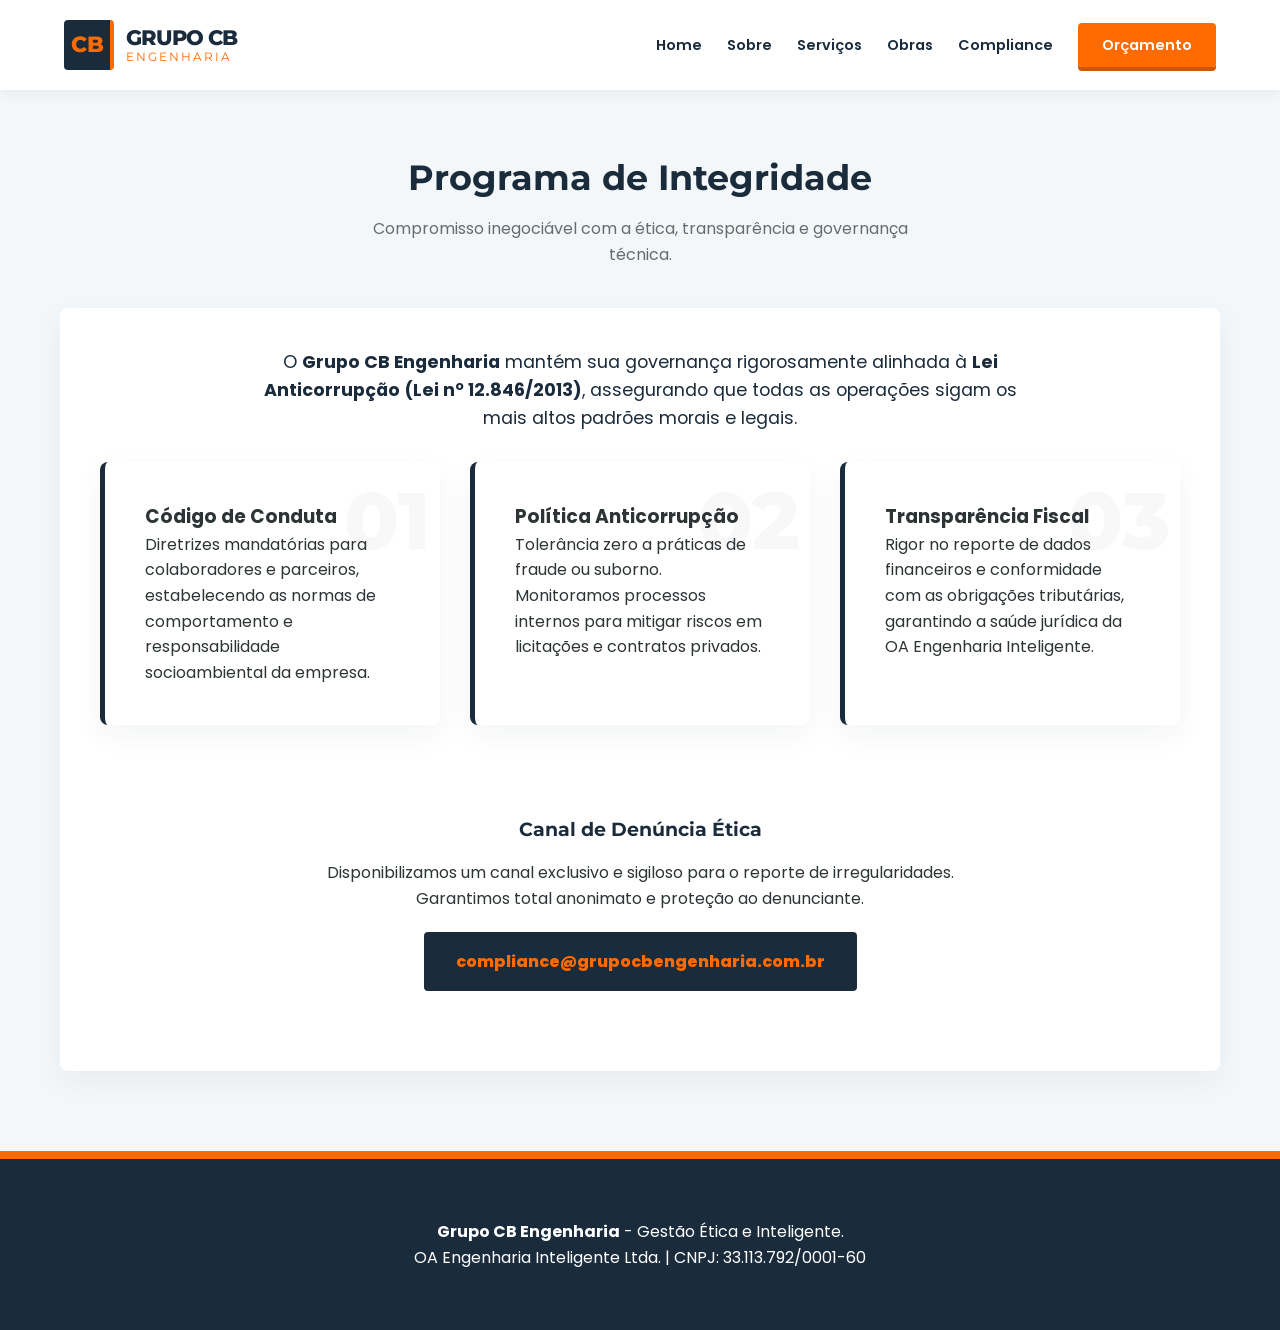
==== compliance.html @ 11208052 "Add files via upload" ====
<!DOCTYPE html>
<html lang="pt-br">
<head>
    <meta charset="UTF-8">
    <meta name="viewport" content="width=device-width, initial-scale=1.0">
    <title>Compliance | Grupo CB Engenharia</title>
    <link rel="stylesheet" href="style.css">
</head>
<body>

<header>
    <nav>
        <a href="index.html" class="logo">
            <div class="logo-box">CB</div>
            <div class="logo-text">GRUPO CB<span>ENGENHARIA</span></div>
        </a>
        <div class="hamburger" onclick="toggleMenu()">
            <span></span><span></span><span></span>
        </div>
        <ul class="nav-links" id="menu">
            <li><a href="index.html">Home</a></li>
            <li><a href="sobre.html">Sobre</a></li>
            <li><a href="servicos.html">Serviços</a></li>
            <li><a href="obras.html">Obras</a></li>
            <li><a href="compliance.html">Compliance</a></li>
            <li><a href="contato.html" class="cta-nav">Orçamento</a></li>
        </ul>
    </nav>
</header>

<section>
    <h2>Programa de Integridade</h2>
    <p class="section-subtitle">Compromisso inegociável com a ética, transparência e governança técnica.</p>

    <div class="info-box">
        <p style="font-size: 1.1rem; color: var(--primary); margin-bottom: 30px; text-align: center; max-width: 800px; margin-left: auto; margin-right: auto;">
            O <strong>Grupo CB Engenharia</strong> mantém sua governança rigorosamente alinhada à <strong>Lei Anticorrupção (Lei nº 12.846/2013)</strong>, assegurando que todas as operações sigam os mais altos padrões morais e legais.
        </p>

        <div class="grid-servicos">
            <div class="card-servico">
                <div class="servico-number">01</div>
                <h3>Código de Conduta</h3>
                <p>Diretrizes mandatórias para colaboradores e parceiros, estabelecendo as normas de comportamento e responsabilidade socioambiental da empresa.</p>
            </div>

            <div class="card-servico">
                <div class="servico-number">02</div>
                <h3>Política Anticorrupção</h3>
                <p>Tolerância zero a práticas de fraude ou suborno. Monitoramos processos internos para mitigar riscos em licitações e contratos privados.</p>
            </div>

            <div class="card-servico">
                <div class="servico-number">03</div>
                <h3>Transparência Fiscal</h3>
                <p>Rigor no reporte de dados financeiros e conformidade com as obrigações tributárias, garantindo a saúde jurídica da OA Engenharia Inteligente.</p>
            </div>
        </div>

        <div class="tech-info" style="margin-top: 50px; padding: 40px; text-align: center;">
            <h3 style="color: var(--primary); font-family: Montserrat; margin-bottom: 15px;">Canal de Denúncia Ética</h3>
            <p style="max-width: 700px; margin: 0 auto 20px;">
                Disponibilizamos um canal exclusivo e sigiloso para o reporte de irregularidades. Garantimos total anonimato e proteção ao denunciante.
            </p>
            <a href="mailto:compliance@grupocbengenharia.com.br" 
               style="display: inline-block; background: var(--primary); color: var(--secondary); padding: 15px 30px; border-radius: 4px; text-decoration: none; font-weight: 800; border: 2px solid var(--primary); transition: var(--transition);">
                compliance@grupocbengenharia.com.br
            </a>
        </div>
    </div>
</section>

<footer>
    <div class="footer-content">
        <p><strong>Grupo CB Engenharia</strong> - Gestão Ética e Inteligente.</p>
        <p>OA Engenharia Inteligente Ltda. | CNPJ: 33.113.792/0001-60</p>
    </div>
</footer>

<script>
    function toggleMenu() {
        document.getElementById('menu').classList.toggle('active');
    }
</script>

</body>
</html>
---- style.css ----
/* style.css - Grupo CB Engenharia */

/* 1. Importação de Fontes */
@import url('https://fonts.googleapis.com/css2?family=Montserrat:wght@700;800&family=Poppins:wght@300;400;600&display=swap');

/* 2. Variáveis de Cor e Estilo */
:root {
    --primary: #1A2B3C;
    --secondary: #FF6B00;
    --bg-light: #F4F7F9;
    --white: #FFFFFF;
    --text-dark: #2D3436;
    --text-muted: #636E72;
    --shadow: 0 10px 30px rgba(26, 43, 60, 0.05);
    --transition: all 0.3s ease;
}

/* 3. Reset e Estilos Base */
* { 
    margin: 0; 
    padding: 0; 
    box-sizing: border-box; 
}

body {
    font-family: 'Poppins', sans-serif;
    background-color: var(--bg-light);
    color: var(--text-dark);
    line-height: 1.6;
    overflow-x: hidden;
}

/* 4. Header & Navegação */
header {
    background: var(--white);
    box-shadow: 0 4px 12px rgba(0,0,0,0.05);
    position: sticky;
    top: 0;
    z-index: 1000;
}

nav {
    display: flex;
    justify-content: space-between;
    align-items: center;
    padding: 0 5%;
    height: 90px;
    max-width: 1300px;
    margin: 0 auto;
}

/* Logo Corporativa */
.logo {
    display: flex;
    align-items: center;
    gap: 12px;
    font-family: 'Montserrat', sans-serif;
    text-transform: uppercase;
    text-decoration: none;
}

.logo-box {
    background: var(--primary);
    color: var(--secondary);
    width: 50px;
    height: 50px;
    display: flex;
    align-items: center;
    justify-content: center;
    font-size: 1.4rem;
    font-weight: 800;
    border-radius: 4px;
    border-right: 4px solid var(--secondary);
}

.logo-text {
    line-height: 1.1;
    color: var(--primary);
    font-weight: 800;
    font-size: 1.3rem;
    letter-spacing: -1px;
}

.logo-text span {
    display: block;
    font-size: 0.75rem;
    font-weight: 400;
    letter-spacing: 2px;
    color: var(--secondary);
}

/* Menu */
.nav-links {
    display: flex;
    list-style: none;
    gap: 25px;
    align-items: center;
}

.nav-links a {
    text-decoration: none;
    color: var(--primary);
    font-weight: 600;
    font-size: 0.9rem;
    transition: var(--transition);
    position: relative;
}

.nav-links a:not(.cta-nav)::after {
    content: '';
    position: absolute;
    width: 0;
    height: 2px;
    bottom: -5px;
    left: 0;
    background-color: var(--secondary);
    transition: var(--transition);
}

.nav-links a:hover { color: var(--secondary); }
.nav-links a:hover::after { width: 100%; }

.cta-nav {
    background: var(--secondary);
    color: var(--white) !important;
    padding: 12px 24px;
    border-radius: 4px;
    font-weight: 600;
    box-shadow: 0 4px 0 #d35400;
}

/* 5. Seções e Estrutura */
section {
    max-width: 1200px;
    margin: 60px auto;
    padding: 0 20px;
}

h2 {
    font-family: 'Montserrat', sans-serif;
    font-weight: 700;
    font-size: 2.2rem;
    color: var(--primary);
    text-align: center;
    margin-bottom: 10px;
}

.section-subtitle {
    text-align: center;
    color: var(--text-muted);
    max-width: 600px;
    margin: 0 auto 40px;
    font-size: 1rem;
}

/* 6. GRID DE OBRAS (ESTILO QUADRADINHO) */
.obras-container {
    display: grid;
    grid-template-columns: repeat(auto-fill, minmax(220px, 1fr));
    gap: 20px;
}

.card-obra {
    background: var(--white);
    border-radius: 12px;
    overflow: hidden;
    box-shadow: var(--shadow);
    transition: var(--transition);
    border: 1px solid #eee;
}

.card-obra:hover {
    transform: translateY(-5px);
    border-color: var(--secondary);
}

.card-obra img {
    width: 100%;
    aspect-ratio: 1 / 1;
    object-fit: cover;
    display: block;
}

.card-obra-content {
    padding: 15px;
    text-align: center;
}

.card-obra-content h3 {
    font-size: 0.95rem;
    color: var(--primary);
    font-family: 'Montserrat', sans-serif;
    margin-bottom: 5px;
}

.card-obra-content p {
    font-size: 0.8rem;
    color: var(--text-muted);
}

/* 7. GRID DE SERVIÇOS (ESTILO CORPORATIVO) */
.grid-servicos {
    display: grid;
    grid-template-columns: repeat(auto-fit, minmax(300px, 1fr));
    gap: 30px;
}

.card-servico {
    background: var(--white);
    padding: 40px;
    border-radius: 8px;
    box-shadow: var(--shadow);
    transition: var(--transition);
    border-left: 5px solid var(--primary);
    position: relative;
    overflow: hidden;
}

.card-servico:hover {
    border-left-color: var(--secondary);
    transform: translateX(5px);
}

.servico-number {
    font-family: 'Montserrat', sans-serif;
    font-size: 5rem;
    font-weight: 800;
    color: rgba(26, 43, 60, 0.03);
    position: absolute;
    top: -5px;
    right: 10px;
    z-index: 1;
}

/* 8. Formulário e Outros */
.info-box {
    background: var(--white);
    padding: 40px;
    border-radius: 8px;
    box-shadow: var(--shadow);
}

form {
    display: flex;
    flex-direction: column;
    gap: 15px;
}

input, textarea {
    padding: 15px;
    border: 1px solid #ddd;
    border-radius: 4px;
    font-family: inherit;
}

button.submit {
    background: var(--primary);
    color: var(--white);
    border: none;
    padding: 15px;
    border-radius: 4px;
    cursor: pointer;
    font-weight: 600;
    transition: var(--transition);
}

button.submit:hover { background: var(--secondary); }

/* 9. Footer */
footer {
    background: var(--primary);
    color: var(--white);
    padding: 60px 20px;
    text-align: center;
    margin-top: 80px;
    border-top: 8px solid var(--secondary);
}

/* 10. Responsividade */
.hamburger { display: none; cursor: pointer; flex-direction: column; gap: 6px; }
.hamburger span { width: 30px; height: 3px; background: var(--primary); border-radius: 2px; }

@media (max-width: 992px) {
    .hamburger { display: flex; }
    .nav-links {
        display: none;
        flex-direction: column;
        position: absolute;
        top: 90px;
        left: 0;
        width: 100%;
        background: var(--white);
        padding: 40px;
        box-shadow: 0 10px 20px rgba(0,0,0,0.1);
        z-index: 100;
    }
    .nav-links.active { display: flex; }
}

/* Scroll lateral apenas em telas muito pequenas (celulares) */
@media (max-width: 600px) {
    .obras-container {
        display: flex;
        overflow-x: auto;
        scroll-snap-type: x mandatory;
        padding-bottom: 20px;
        gap: 15px;
    }
    .card-obra {
        min-width: 200px;
        scroll-snap-align: start;
    }
    /* Estilização da barrinha de scroll */
    .obras-container::-webkit-scrollbar { height: 4px; }
    .obras-container::-webkit-scrollbar-thumb { background: var(--secondary); border-radius: 10px; }
}
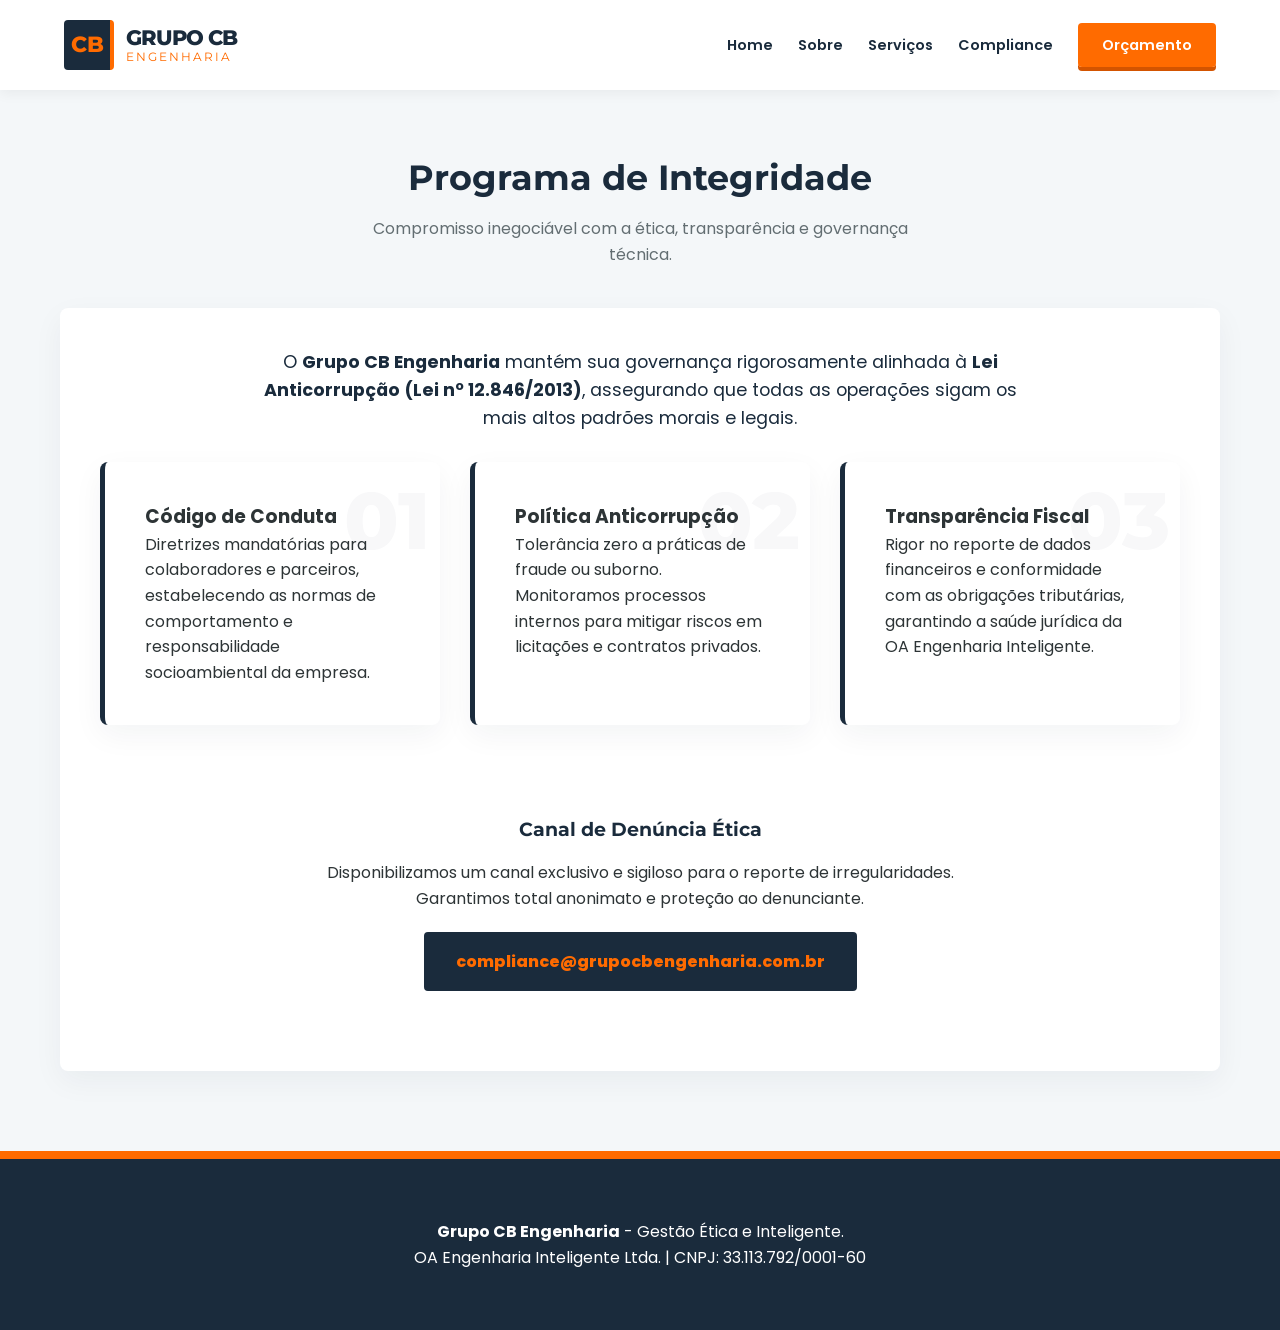
==== commit 5ab2764a: "Create compliance.html" ====
--- a/compliance.html
+++ b/compliance.html
@@ -1,87 +1,86 @@
-<!DOCTYPE html>
-<html lang="pt-br">
-<head>
-    <meta charset="UTF-8">
-    <meta name="viewport" content="width=device-width, initial-scale=1.0">
-    <title>Compliance | Grupo CB Engenharia</title>
-    <link rel="stylesheet" href="style.css">
-</head>
-<body>
-
-<header>
-    <nav>
-        <a href="index.html" class="logo">
-            <div class="logo-box">CB</div>
-            <div class="logo-text">GRUPO CB<span>ENGENHARIA</span></div>
-        </a>
-        <div class="hamburger" onclick="toggleMenu()">
-            <span></span><span></span><span></span>
-        </div>
-        <ul class="nav-links" id="menu">
-            <li><a href="index.html">Home</a></li>
-            <li><a href="sobre.html">Sobre</a></li>
-            <li><a href="servicos.html">Serviços</a></li>
-            <li><a href="obras.html">Obras</a></li>
-            <li><a href="compliance.html">Compliance</a></li>
-            <li><a href="contato.html" class="cta-nav">Orçamento</a></li>
-        </ul>
-    </nav>
-</header>
-
-<section>
-    <h2>Programa de Integridade</h2>
-    <p class="section-subtitle">Compromisso inegociável com a ética, transparência e governança técnica.</p>
-
-    <div class="info-box">
-        <p style="font-size: 1.1rem; color: var(--primary); margin-bottom: 30px; text-align: center; max-width: 800px; margin-left: auto; margin-right: auto;">
-            O <strong>Grupo CB Engenharia</strong> mantém sua governança rigorosamente alinhada à <strong>Lei Anticorrupção (Lei nº 12.846/2013)</strong>, assegurando que todas as operações sigam os mais altos padrões morais e legais.
-        </p>
-
-        <div class="grid-servicos">
-            <div class="card-servico">
-                <div class="servico-number">01</div>
-                <h3>Código de Conduta</h3>
-                <p>Diretrizes mandatórias para colaboradores e parceiros, estabelecendo as normas de comportamento e responsabilidade socioambiental da empresa.</p>
-            </div>
-
-            <div class="card-servico">
-                <div class="servico-number">02</div>
-                <h3>Política Anticorrupção</h3>
-                <p>Tolerância zero a práticas de fraude ou suborno. Monitoramos processos internos para mitigar riscos em licitações e contratos privados.</p>
-            </div>
-
-            <div class="card-servico">
-                <div class="servico-number">03</div>
-                <h3>Transparência Fiscal</h3>
-                <p>Rigor no reporte de dados financeiros e conformidade com as obrigações tributárias, garantindo a saúde jurídica da OA Engenharia Inteligente.</p>
-            </div>
-        </div>
-
-        <div class="tech-info" style="margin-top: 50px; padding: 40px; text-align: center;">
-            <h3 style="color: var(--primary); font-family: Montserrat; margin-bottom: 15px;">Canal de Denúncia Ética</h3>
-            <p style="max-width: 700px; margin: 0 auto 20px;">
-                Disponibilizamos um canal exclusivo e sigiloso para o reporte de irregularidades. Garantimos total anonimato e proteção ao denunciante.
-            </p>
-            <a href="mailto:compliance@grupocbengenharia.com.br" 
-               style="display: inline-block; background: var(--primary); color: var(--secondary); padding: 15px 30px; border-radius: 4px; text-decoration: none; font-weight: 800; border: 2px solid var(--primary); transition: var(--transition);">
-                compliance@grupocbengenharia.com.br
-            </a>
-        </div>
-    </div>
-</section>
-
-<footer>
-    <div class="footer-content">
-        <p><strong>Grupo CB Engenharia</strong> - Gestão Ética e Inteligente.</p>
-        <p>OA Engenharia Inteligente Ltda. | CNPJ: 33.113.792/0001-60</p>
-    </div>
-</footer>
-
-<script>
-    function toggleMenu() {
-        document.getElementById('menu').classList.toggle('active');
-    }
-</script>
-
-</body>
-</html>+<!DOCTYPE html>
+<html lang="pt-br">
+<head>
+    <meta charset="UTF-8">
+    <meta name="viewport" content="width=device-width, initial-scale=1.0">
+    <title>Compliance | Grupo CB Engenharia</title>
+    <link rel="stylesheet" href="css/style.css">
+</head>
+<body>
+
+<header>
+    <nav>
+        <a href="index.html" class="logo">
+            <div class="logo-box">CB</div>
+            <div class="logo-text">GRUPO CB<span>ENGENHARIA</span></div>
+        </a>
+        <div class="hamburger" onclick="toggleMenu()">
+            <span></span><span></span><span></span>
+        </div>
+        <ul class="nav-links" id="menu">
+            <li><a href="index.html">Home</a></li>
+            <li><a href="sobre.html">Sobre</a></li>
+            <li><a href="servicos.html">Serviços</a></li>
+            <li><a href="compliance.html">Compliance</a></li>
+            <li><a href="contato.html" class="cta-nav">Orçamento</a></li>
+        </ul>
+    </nav>
+</header>
+
+<section>
+    <h2>Programa de Integridade</h2>
+    <p class="section-subtitle">Compromisso inegociável com a ética, transparência e governança técnica.</p>
+
+    <div class="info-box">
+        <p style="font-size: 1.1rem; color: var(--primary); margin-bottom: 30px; text-align: center; max-width: 800px; margin-left: auto; margin-right: auto;">
+            O <strong>Grupo CB Engenharia</strong> mantém sua governança rigorosamente alinhada à <strong>Lei Anticorrupção (Lei nº 12.846/2013)</strong>, assegurando que todas as operações sigam os mais altos padrões morais e legais.
+        </p>
+
+        <div class="grid-servicos">
+            <div class="card-servico">
+                <div class="servico-number">01</div>
+                <h3>Código de Conduta</h3>
+                <p>Diretrizes mandatórias para colaboradores e parceiros, estabelecendo as normas de comportamento e responsabilidade socioambiental da empresa.</p>
+            </div>
+
+            <div class="card-servico">
+                <div class="servico-number">02</div>
+                <h3>Política Anticorrupção</h3>
+                <p>Tolerância zero a práticas de fraude ou suborno. Monitoramos processos internos para mitigar riscos em licitações e contratos privados.</p>
+            </div>
+
+            <div class="card-servico">
+                <div class="servico-number">03</div>
+                <h3>Transparência Fiscal</h3>
+                <p>Rigor no reporte de dados financeiros e conformidade com as obrigações tributárias, garantindo a saúde jurídica da OA Engenharia Inteligente.</p>
+            </div>
+        </div>
+
+        <div class="tech-info" style="margin-top: 50px; padding: 40px; text-align: center;">
+            <h3 style="color: var(--primary); font-family: Montserrat; margin-bottom: 15px;">Canal de Denúncia Ética</h3>
+            <p style="max-width: 700px; margin: 0 auto 20px;">
+                Disponibilizamos um canal exclusivo e sigiloso para o reporte de irregularidades. Garantimos total anonimato e proteção ao denunciante.
+            </p>
+            <a href="mailto:compliance@grupocbengenharia.com.br" 
+               style="display: inline-block; background: var(--primary); color: var(--secondary); padding: 15px 30px; border-radius: 4px; text-decoration: none; font-weight: 800; border: 2px solid var(--primary); transition: var(--transition);">
+                compliance@grupocbengenharia.com.br
+            </a>
+        </div>
+    </div>
+</section>
+
+<footer>
+    <div class="footer-content">
+        <p><strong>Grupo CB Engenharia</strong> - Gestão Ética e Inteligente.</p>
+        <p>OA Engenharia Inteligente Ltda. | CNPJ: 33.113.792/0001-60</p>
+    </div>
+</footer>
+
+<script>
+    function toggleMenu() {
+        document.getElementById('menu').classList.toggle('active');
+    }
+</script>
+
+</body>
+</html>
--- a/css/style.css
+++ b/css/style.css
@@ -0,0 +1,596 @@
+/* style.css - Grupo CB Engenharia */
+
+/* 1. Importação de Fontes */
+@import url('https://fonts.googleapis.com/css2?family=Montserrat:wght@700;800&family=Poppins:wght@300;400;600&display=swap');
+
+/* 2. Variáveis de Cor e Estilo */
+:root {
+    --primary: #1A2B3C;
+    --secondary: #FF6B00;
+    --bg-light: #F4F7F9;
+    --white: #FFFFFF;
+    --text-dark: #2D3436;
+    --text-muted: #636E72;
+    --shadow: 0 10px 30px rgba(26, 43, 60, 0.05);
+    --transition: all 0.3s ease;
+}
+
+/* 3. Reset e Estilos Base */
+* { 
+    margin: 0; 
+    padding: 0; 
+    box-sizing: border-box; 
+}
+
+body {
+    font-family: 'Poppins', sans-serif;
+    background-color: var(--bg-light);
+    color: var(--text-dark);
+    line-height: 1.6;
+    overflow-x: hidden;
+}
+
+/* 4. Header & Navegação */
+header {
+    background: var(--white);
+    box-shadow: 0 4px 12px rgba(0,0,0,0.05);
+    position: sticky;
+    top: 0;
+    z-index: 1000;
+}
+
+nav {
+    display: flex;
+    justify-content: space-between;
+    align-items: center;
+    padding: 0 5%;
+    height: 90px;
+    max-width: 1300px;
+    margin: 0 auto;
+}
+
+/* Logo Corporativa */
+.logo {
+    display: flex;
+    align-items: center;
+    gap: 12px;
+    font-family: 'Montserrat', sans-serif;
+    text-transform: uppercase;
+    text-decoration: none;
+}
+
+.logo-box {
+    background: var(--primary);
+    color: var(--secondary);
+    width: 50px;
+    height: 50px;
+    display: flex;
+    align-items: center;
+    justify-content: center;
+    font-size: 1.4rem;
+    font-weight: 800;
+    border-radius: 4px;
+    border-right: 4px solid var(--secondary);
+}
+
+.logo-text {
+    line-height: 1.1;
+    color: var(--primary);
+    font-weight: 800;
+    font-size: 1.3rem;
+    letter-spacing: -1px;
+}
+
+.logo-text span {
+    display: block;
+    font-size: 0.75rem;
+    font-weight: 400;
+    letter-spacing: 2px;
+    color: var(--secondary);
+}
+
+/* Menu */
+.nav-links {
+    display: flex;
+    list-style: none;
+    gap: 25px;
+    align-items: center;
+}
+
+.nav-links a {
+    text-decoration: none;
+    color: var(--primary);
+    font-weight: 600;
+    font-size: 0.9rem;
+    transition: var(--transition);
+    position: relative;
+}
+
+.nav-links a:not(.cta-nav)::after {
+    content: '';
+    position: absolute;
+    width: 0;
+    height: 2px;
+    bottom: -5px;
+    left: 0;
+    background-color: var(--secondary);
+    transition: var(--transition);
+}
+
+.nav-links a:hover { color: var(--secondary); }
+.nav-links a:hover::after { width: 100%; }
+
+.cta-nav {
+    background: var(--secondary);
+    color: var(--white) !important;
+    padding: 12px 24px;
+    border-radius: 4px;
+    font-weight: 600;
+    box-shadow: 0 4px 0 #d35400;
+}
+
+/* 5. Seções e Estrutura */
+section {
+    max-width: 1200px;
+    margin: 60px auto;
+    padding: 0 20px;
+}
+
+h2 {
+    font-family: 'Montserrat', sans-serif;
+    font-weight: 700;
+    font-size: 2.2rem;
+    color: var(--primary);
+    text-align: center;
+    margin-bottom: 10px;
+}
+
+.section-subtitle {
+    text-align: center;
+    color: var(--text-muted);
+    max-width: 600px;
+    margin: 0 auto 40px;
+    font-size: 1rem;
+}
+
+/* 6. GRID DE OBRAS (ESTILO QUADRADINHO) */
+.obras-container {
+    display: grid;
+    grid-template-columns: repeat(auto-fill, minmax(220px, 1fr));
+    gap: 20px;
+}
+
+.card-obra {
+    background: var(--white);
+    border-radius: 12px;
+    overflow: hidden;
+    box-shadow: var(--shadow);
+    transition: var(--transition);
+    border: 1px solid #eee;
+}
+
+.card-obra:hover {
+    transform: translateY(-5px);
+    border-color: var(--secondary);
+}
+
+.card-obra img {
+    width: 100%;
+    aspect-ratio: 1 / 1;
+    object-fit: cover;
+    display: block;
+}
+
+.card-obra-content {
+    padding: 15px;
+    text-align: center;
+}
+
+.card-obra-content h3 {
+    font-size: 0.95rem;
+    color: var(--primary);
+    font-family: 'Montserrat', sans-serif;
+    margin-bottom: 5px;
+}
+
+.card-obra-content p {
+    font-size: 0.8rem;
+    color: var(--text-muted);
+}
+
+/* 7. GRID DE SERVIÇOS (ESTILO CORPORATIVO) */
+.grid-servicos {
+    display: grid;
+    grid-template-columns: repeat(auto-fit, minmax(300px, 1fr));
+    gap: 30px;
+}
+
+.card-servico {
+    background: var(--white);
+    padding: 40px;
+    border-radius: 8px;
+    box-shadow: var(--shadow);
+    transition: var(--transition);
+    border-left: 5px solid var(--primary);
+    position: relative;
+    overflow: hidden;
+}
+
+.card-servico:hover {
+    border-left-color: var(--secondary);
+    transform: translateX(5px);
+}
+
+.servico-number {
+    font-family: 'Montserrat', sans-serif;
+    font-size: 5rem;
+    font-weight: 800;
+    color: rgba(26, 43, 60, 0.03);
+    position: absolute;
+    top: -5px;
+    right: 10px;
+    z-index: 1;
+}
+
+/* 8. Formulário e Outros */
+.info-box {
+    background: var(--white);
+    padding: 40px;
+    border-radius: 8px;
+    box-shadow: var(--shadow);
+}
+
+form {
+    display: flex;
+    flex-direction: column;
+    gap: 15px;
+}
+
+input, textarea {
+    padding: 15px;
+    border: 1px solid #ddd;
+    border-radius: 4px;
+    font-family: inherit;
+}
+
+button.submit {
+    background: var(--primary);
+    color: var(--white);
+    border: none;
+    padding: 15px;
+    border-radius: 4px;
+    cursor: pointer;
+    font-weight: 600;
+    transition: var(--transition);
+}
+
+button.submit:hover { background: var(--secondary); }
+
+/* 9. Footer */
+footer {
+    background: var(--primary);
+    color: var(--white);
+    padding: 60px 20px;
+    text-align: center;
+    margin-top: 80px;
+    border-top: 8px solid var(--secondary);
+}
+
+/* 10. Responsividade */
+.hamburger { display: none; cursor: pointer; flex-direction: column; gap: 6px; }
+.hamburger span { width: 30px; height: 3px; background: var(--primary); border-radius: 2px; }
+
+@media (max-width: 992px) {
+    .hamburger { display: flex; }
+    .nav-links {
+        display: none;
+        flex-direction: column;
+        position: absolute;
+        top: 90px;
+        left: 0;
+        width: 100%;
+        background: var(--white);
+        padding: 40px;
+        box-shadow: 0 10px 20px rgba(0,0,0,0.1);
+        z-index: 100;
+    }
+    .nav-links.active { display: flex; }
+}
+
+/* Scroll lateral apenas em telas muito pequenas (celulares) */
+@media (max-width: 600px) {
+    .obras-container {
+        display: flex;
+        overflow-x: auto;
+        scroll-snap-type: x mandatory;
+        padding-bottom: 20px;
+        gap: 15px;
+    }
+    .card-obra {
+        min-width: 200px;
+        scroll-snap-align: start;
+    }
+    /* Estilização da barrinha de scroll */
+    .obras-container::-webkit-scrollbar { height: 4px; }
+    .obras-container::-webkit-scrollbar-thumb { background: var(--secondary); border-radius: 10px; }
+}
+
+
+/* 11. BANNER RESPONSIVO */
+.banner {
+    position: relative;
+    width: 100%;
+    height: 500px;
+    overflow: hidden;
+    margin-top: -90px;
+    padding-top: 90px;
+}
+
+.banner img {
+    width: 100%;
+    height: 100%;
+    object-fit: cover;
+    display: block;
+}
+
+.banner-overlay {
+    position: absolute;
+    top: 0;
+    left: 0;
+    width: 100%;
+    height: 100%;
+    background: rgba(26, 43, 60, 0.5);
+    display: flex;
+    flex-direction: column;
+    justify-content: center;
+    align-items: center;
+    text-align: center;
+    color: var(--white);
+    z-index: 10;
+}
+
+.banner-overlay h1 {
+    font-family: 'Montserrat', sans-serif;
+    font-size: 3.5rem;
+    font-weight: 800;
+    margin-bottom: 15px;
+    text-shadow: 2px 2px 8px rgba(0, 0, 0, 0.3);
+}
+
+.banner-overlay p {
+    font-size: 1.3rem;
+    font-weight: 300;
+    text-shadow: 1px 1px 4px rgba(0, 0, 0, 0.3);
+}
+
+
+/* 11. BANNER RESPONSIVO */
+.banner {
+    position: relative;
+    width: 100%;
+    height: 400px;
+    overflow: hidden;
+}
+
+.banner img {
+    width: 100%;
+    height: 100%;
+    object-fit: cover;
+    display: block;
+}
+
+.banner-overlay {
+    position: absolute;
+    top: 0;
+    left: 0;
+    width: 100%;
+    height: 100%;
+    background: rgba(26, 43, 60, 0.45);
+    display: flex;
+    flex-direction: column;
+    justify-content: center;
+    align-items: center;
+    text-align: center;
+    color: var(--white);
+    z-index: 10;
+}
+
+.banner-overlay h1 {
+    font-family: 'Montserrat', sans-serif;
+    font-size: 3.5rem;
+    font-weight: 800;
+    margin-bottom: 15px;
+    text-shadow: 2px 2px 8px rgba(0, 0, 0, 0.4);
+}
+
+.banner-overlay p {
+    font-size: 1.3rem;
+    font-weight: 300;
+    text-shadow: 1px 1px 4px rgba(0, 0, 0, 0.4);
+}
+
+/* 12. CARROUSEL */
+.carousel-container {
+    display: flex;
+    align-items: center;
+    gap: 20px;
+    margin: 40px 0;
+}
+
+.carousel-wrapper {
+    flex: 1;
+    overflow: hidden;
+    border-radius: 12px;
+    box-shadow: var(--shadow);
+}
+
+.carousel {
+    display: flex;
+    transition: transform 0.5s ease-in-out;
+}
+
+.carousel-item {
+    min-width: 100%;
+    display: flex;
+    flex-direction: column;
+    background: var(--white);
+}
+
+.carousel-item img {
+    width: 100%;
+    height: 350px;
+    object-fit: cover;
+    display: block;
+}
+
+.carousel-content {
+    padding: 25px;
+    text-align: center;
+    background: var(--white);
+}
+
+.carousel-content h3 {
+    font-size: 1.3rem;
+    color: var(--primary);
+    font-family: 'Montserrat', sans-serif;
+    margin-bottom: 8px;
+}
+
+.carousel-content p {
+    font-size: 0.95rem;
+    color: var(--text-muted);
+}
+
+.carousel-btn {
+    background: var(--secondary);
+    color: var(--white);
+    border: none;
+    width: 50px;
+    height: 50px;
+    border-radius: 50%;
+    font-size: 1.5rem;
+    cursor: pointer;
+    display: flex;
+    align-items: center;
+    justify-content: center;
+    transition: var(--transition);
+    flex-shrink: 0;
+}
+
+.carousel-btn:hover {
+    background: var(--primary);
+    transform: scale(1.1);
+}
+
+/* Indicadores */
+.carousel-indicators {
+    display: flex;
+    justify-content: center;
+    gap: 10px;
+    margin-top: 20px;
+}
+
+.indicator {
+    width: 12px;
+    height: 12px;
+    border-radius: 50%;
+    background: #ddd;
+    cursor: pointer;
+    transition: var(--transition);
+}
+
+.indicator.active {
+    background: var(--secondary);
+    width: 30px;
+    border-radius: 6px;
+}
+
+/* Responsividade */
+@media (max-width: 768px) {
+    .banner {
+        height: 300px;
+    }
+  .banner-overlay h1 {
+        font-size: 2.2rem;
+    }
+  .banner-overlay p {
+        font-size: 1rem;
+    }
+  .carousel-item img {
+        height: 250px;
+    }
+  .carousel-btn {
+        width: 40px;
+        height: 40px;
+        font-size: 1.2rem;
+    }
+  .carousel-container {
+        gap: 10px;
+    }
+}
+
+@media (max-width: 480px) {
+    .banner {
+        height: 200px;
+    }
+  .banner-overlay h1 {
+        font-size: 1.6rem;
+    }
+  .banner-overlay p {
+        font-size: 0.85rem;
+    }
+  .carousel-item img {
+        height: 200px;
+    }
+  .carousel-content {
+        padding: 15px;
+    }
+  .carousel-content h3 {
+        font-size: 1rem;
+    }
+  .carousel-content p {
+        font-size: 0.8rem;
+    }
+  .carousel-btn {
+        width: 35px;
+        height: 35px;
+        font-size: 1rem;
+    }
+}
+
+/* 13. GRUPOS DE PORTFÓLIO */
+.portfolio-group {
+    margin-bottom: 60px;
+    padding-bottom: 40px;
+    border-bottom: 2px solid #eee;
+}
+
+.portfolio-group:last-child {
+    border-bottom: none;
+}
+
+.group-title {
+    font-family: 'Montserrat', sans-serif;
+    font-size: 1.6rem;
+    color: var(--primary);
+    margin-bottom: 25px;
+    padding-left: 10px;
+    border-left: 5px solid var(--secondary);
+}
+
+.carousel-content h4 {
+    font-size: 1.1rem;
+    color: var(--primary);
+    font-family: 'Montserrat', sans-serif;
+    margin-bottom: 5px;
+}
+
+@media (max-width: 768px) {
+    .portfolio-group {
+        margin-bottom: 40px;
+        padding-bottom: 30px;
+    }
+  .group-title {
+        font-size: 1.3rem;
+    }
+}
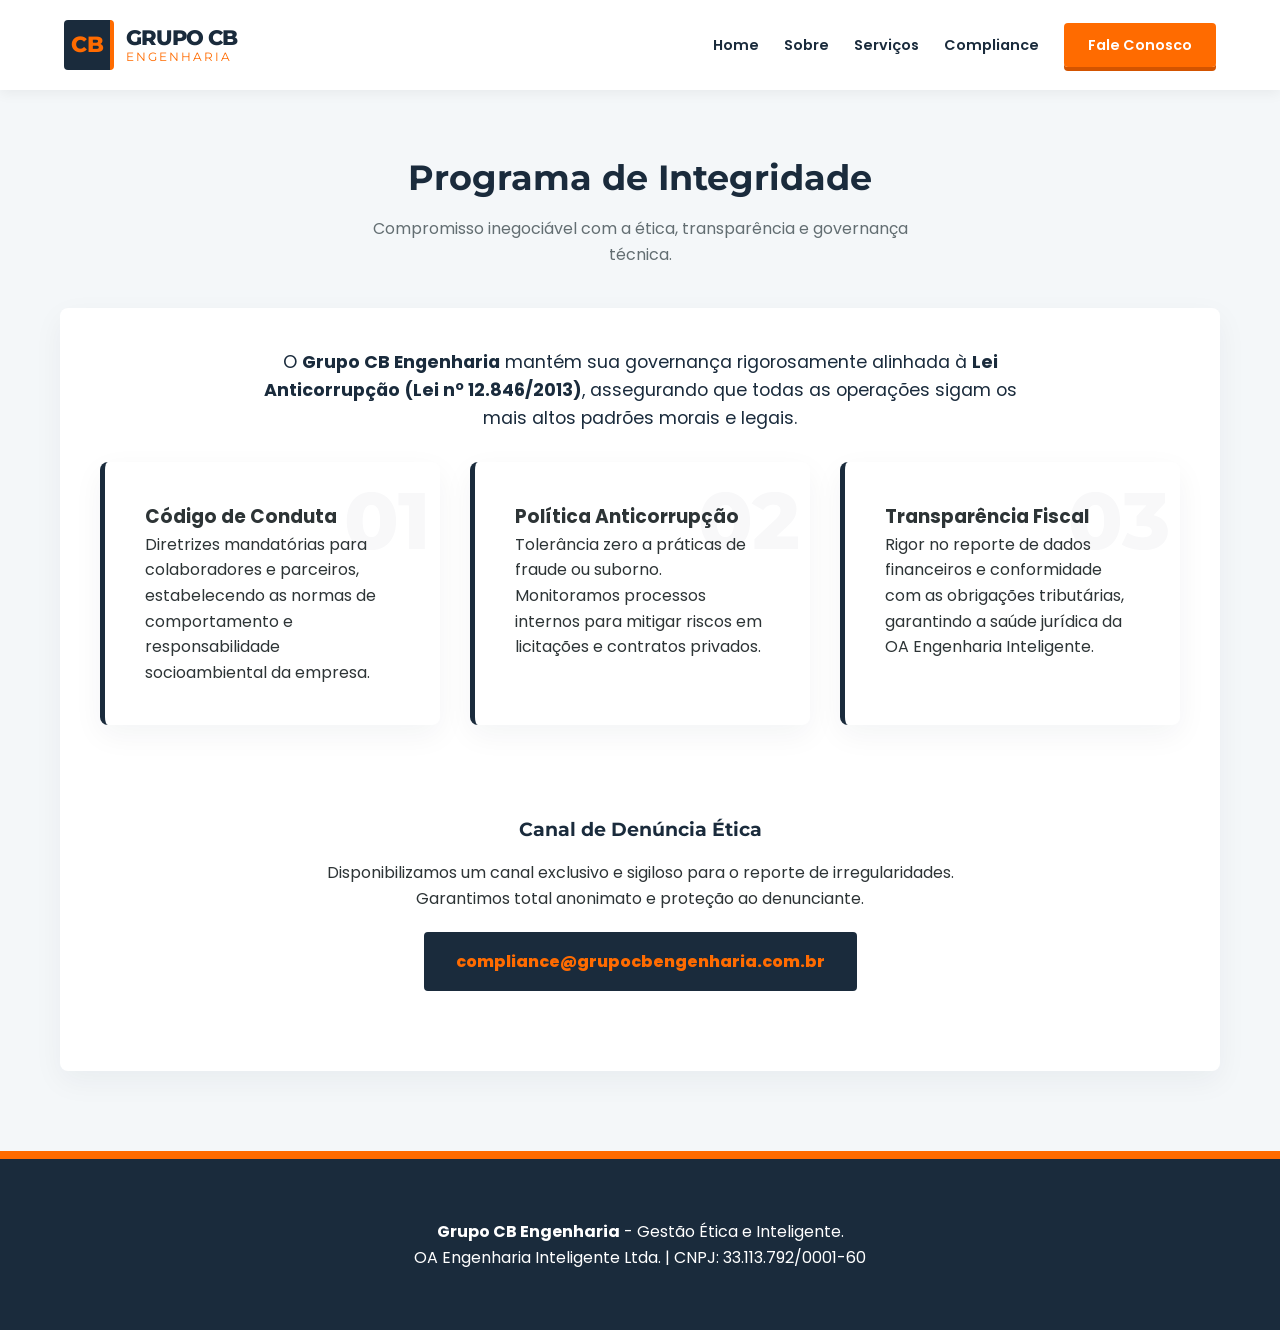
==== commit b2c9d732: "Change 'Orçamento' link text to 'Fale Conosco'" ====
--- a/compliance.html
+++ b/compliance.html
@@ -22,7 +22,7 @@
             <li><a href="sobre.html">Sobre</a></li>
             <li><a href="servicos.html">Serviços</a></li>
             <li><a href="compliance.html">Compliance</a></li>
-            <li><a href="contato.html" class="cta-nav">Orçamento</a></li>
+             <li><a href="contato.html" class="cta-nav">Fale Conosco</a></li>
         </ul>
     </nav>
 </header>
